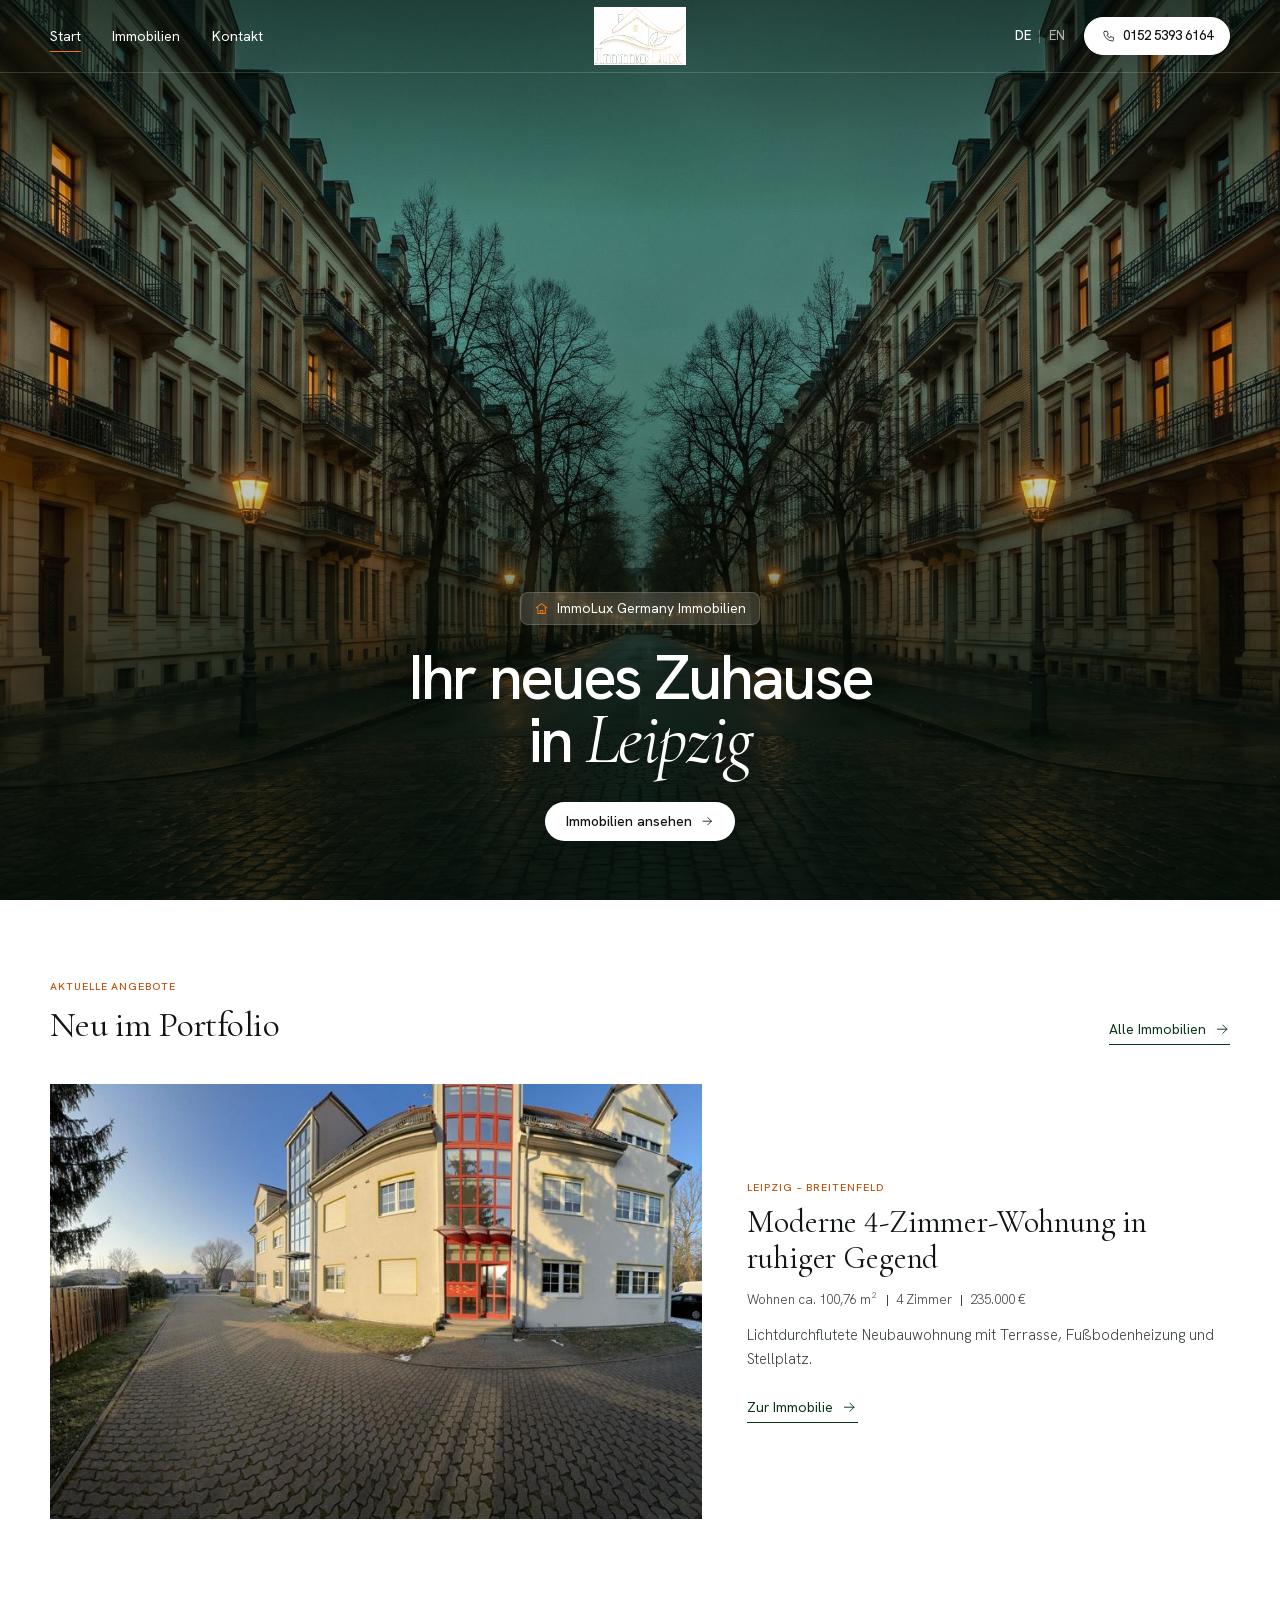
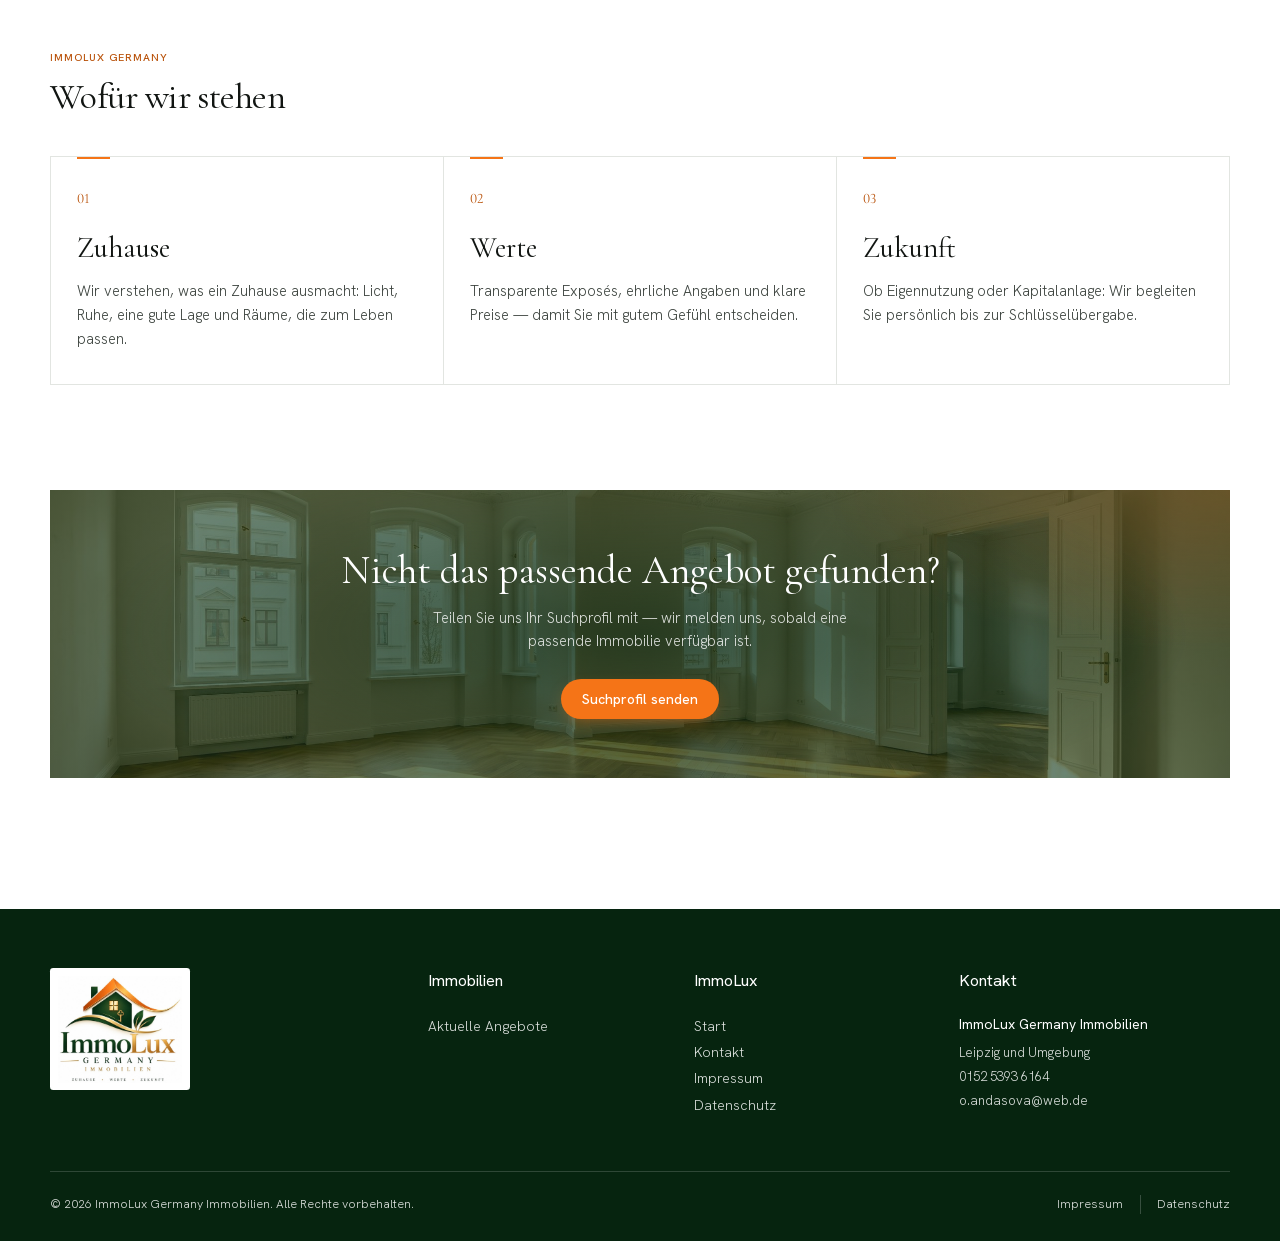
==== index.html @ 73c84248 "ImmoLux Germany real estate website Static bilingual (DE/EN) site, no build step: - Home, property l" ====
<!doctype html>
<html lang="de">
<head>
  <meta charset="utf-8">
  <meta name="viewport" content="width=device-width, initial-scale=1">
  <title>ImmoLux Germany — Immobilien in Leipzig</title>
  <meta name="description" content="ImmoLux Germany Immobilien — ausgewählte Wohnimmobilien in Leipzig und Umgebung. Zuhause · Werte · Zukunft.">
  <meta name="theme-color" content="#093418">
  <meta property="og:title" content="ImmoLux Germany Immobilien">
  <meta property="og:image" content="assets/img/site/hero-home.jpg">
  <link rel="icon" type="image/png" href="assets/img/brand/favicon.png">
  <link rel="apple-touch-icon" href="assets/img/brand/apple-touch-icon.png">
  <link rel="preload" as="image" href="assets/img/site/hero-home.jpg">
  <link rel="stylesheet" href="assets/css/fonts.css">
  <link rel="stylesheet" href="assets/css/main.css">
</head>
<body data-page="home" data-title="meta.home" data-header="overlay">
  <header id="site-header" class="site-header"></header>

  <main id="main">
    <section class="hero">
      <div class="hero__media">
        <img src="assets/img/site/hero-home.jpg" alt="" width="2400" height="1340" fetchpriority="high">
        <div class="grain"></div>
      </div>
      <div class="hero__content container stagger">
        <p class="hero__badge">
          <svg class="icon" viewBox="0 0 24 24" aria-hidden="true"><path d="M3.5 11 12 4l8.5 7M6 9.5V20h12V9.5"/><path d="M10 20v-5h4v5"/></svg>
          <span data-i18n="home.badge">ImmoLux Germany Immobilien</span>
        </p>
        <h1 class="hero__title">
          <span data-i18n="home.title.a">Ihr neues Zuhause</span>
          <span class="hero__line"><span data-i18n="home.title.b">in</span> <em data-i18n="home.title.em">Leipzig</em></span>
        </h1>
        <a class="btn btn--light" href="immobilien.html"><span data-i18n="home.cta">Immobilien ansehen</span><svg class="icon icon--nudge" viewBox="0 0 24 24" aria-hidden="true"><path d="M5 12h14M13 6l6 6-6 6"/></svg></a>
      </div>
    </section>

    <section class="section">
      <div class="container">
        <div class="section__head">
          <div>
            <p class="eyebrow" data-i18n="home.featured.eyebrow">Aktuelle Angebote</p>
            <h2 class="h2" data-i18n="home.featured.title">Neu im Portfolio</h2>
          </div>
          <a class="link-arrow" href="immobilien.html"><span data-i18n="home.featured.all">Alle Immobilien</span><svg class="icon" viewBox="0 0 24 24" aria-hidden="true"><path d="M5 12h14M13 6l6 6-6 6"/></svg></a>
        </div>
        <div class="cards" id="featured"></div>
      </div>
    </section>

    <section class="section section--tight">
      <div class="container">
        <div class="section__head">
          <div>
            <p class="eyebrow" data-i18n="home.values.eyebrow">ImmoLux Germany</p>
            <h2 class="h2" data-i18n="home.values.title">Wofür wir stehen</h2>
          </div>
        </div>
        <div class="values">
          <article class="value reveal">
            <span class="value__num">01</span>
            <h3 data-i18n="home.values.1.title">Zuhause</h3>
            <p data-i18n="home.values.1.text"></p>
          </article>
          <article class="value reveal">
            <span class="value__num">02</span>
            <h3 data-i18n="home.values.2.title">Werte</h3>
            <p data-i18n="home.values.2.text"></p>
          </article>
          <article class="value reveal">
            <span class="value__num">03</span>
            <h3 data-i18n="home.values.3.title">Zukunft</h3>
            <p data-i18n="home.values.3.text"></p>
          </article>
        </div>
      </div>
    </section>

    <section class="section section--tight">
      <div class="container">
        <div class="cta-band reveal">
          <div class="cta-band__media" aria-hidden="true"><img src="assets/img/site/cta-bg.jpg" alt="" loading="lazy" width="2400" height="1018"></div>
          <h2 data-i18n="cta.title">Nicht das passende Angebot gefunden?</h2>
          <p data-i18n="cta.text"></p>
          <a class="btn btn--primary" href="kontakt.html?subject=search" data-i18n="cta.button">Suchprofil senden</a>
        </div>
      </div>
    </section>
  </main>

  <footer id="site-footer" class="site-footer"></footer>

  <script src="assets/js/config.js"></script>
  <script src="assets/js/i18n.js"></script>
  <script src="assets/js/properties.js"></script>
  <script src="assets/js/core.js"></script>
  <script src="assets/js/pages/home.js"></script>
</body>
</html>
---- assets/css/fonts.css ----
/* Self-hosted (DSGVO) — Cormorant Garamond & Hanken Grotesk, SIL OFL */
@font-face {
  font-family: 'Cormorant Garamond';
  font-style: italic;
  font-weight: 400;
  font-display: swap;
  src: url('../fonts/CormorantGaramond-400i-latin-ext.woff2') format('woff2');
  unicode-range: U+0100-02BA, U+02BD-02C5, U+02C7-02CC, U+02CE-02D7, U+02DD-02FF, U+0304, U+0308, U+0329, U+1D00-1DBF, U+1E00-1E9F, U+1EF2-1EFF, U+2020, U+20A0-20AB, U+20AD-20C0, U+2113, U+2C60-2C7F, U+A720-A7FF;
}
@font-face {
  font-family: 'Cormorant Garamond';
  font-style: italic;
  font-weight: 400;
  font-display: swap;
  src: url('../fonts/CormorantGaramond-400i-latin.woff2') format('woff2');
  unicode-range: U+0000-00FF, U+0131, U+0152-0153, U+02BB-02BC, U+02C6, U+02DA, U+02DC, U+0304, U+0308, U+0329, U+2000-206F, U+20AC, U+2122, U+2191, U+2193, U+2212, U+2215, U+FEFF, U+FFFD;
}
@font-face {
  font-family: 'Cormorant Garamond';
  font-style: normal;
  font-weight: 400;
  font-display: swap;
  src: url('../fonts/CormorantGaramond-400-latin-ext.woff2') format('woff2');
  unicode-range: U+0100-02BA, U+02BD-02C5, U+02C7-02CC, U+02CE-02D7, U+02DD-02FF, U+0304, U+0308, U+0329, U+1D00-1DBF, U+1E00-1E9F, U+1EF2-1EFF, U+2020, U+20A0-20AB, U+20AD-20C0, U+2113, U+2C60-2C7F, U+A720-A7FF;
}
@font-face {
  font-family: 'Cormorant Garamond';
  font-style: normal;
  font-weight: 400;
  font-display: swap;
  src: url('../fonts/CormorantGaramond-400-latin.woff2') format('woff2');
  unicode-range: U+0000-00FF, U+0131, U+0152-0153, U+02BB-02BC, U+02C6, U+02DA, U+02DC, U+0304, U+0308, U+0329, U+2000-206F, U+20AC, U+2122, U+2191, U+2193, U+2212, U+2215, U+FEFF, U+FFFD;
}
@font-face {
  font-family: 'Cormorant Garamond';
  font-style: normal;
  font-weight: 500;
  font-display: swap;
  src: url('../fonts/CormorantGaramond-500-latin-ext.woff2') format('woff2');
  unicode-range: U+0100-02BA, U+02BD-02C5, U+02C7-02CC, U+02CE-02D7, U+02DD-02FF, U+0304, U+0308, U+0329, U+1D00-1DBF, U+1E00-1E9F, U+1EF2-1EFF, U+2020, U+20A0-20AB, U+20AD-20C0, U+2113, U+2C60-2C7F, U+A720-A7FF;
}
@font-face {
  font-family: 'Cormorant Garamond';
  font-style: normal;
  font-weight: 500;
  font-display: swap;
  src: url('../fonts/CormorantGaramond-500-latin.woff2') format('woff2');
  unicode-range: U+0000-00FF, U+0131, U+0152-0153, U+02BB-02BC, U+02C6, U+02DA, U+02DC, U+0304, U+0308, U+0329, U+2000-206F, U+20AC, U+2122, U+2191, U+2193, U+2212, U+2215, U+FEFF, U+FFFD;
}
@font-face {
  font-family: 'Hanken Grotesk';
  font-style: normal;
  font-weight: 300;
  font-display: swap;
  src: url('../fonts/HankenGrotesk-300-latin-ext.woff2') format('woff2');
  unicode-range: U+0100-02BA, U+02BD-02C5, U+02C7-02CC, U+02CE-02D7, U+02DD-02FF, U+0304, U+0308, U+0329, U+1D00-1DBF, U+1E00-1E9F, U+1EF2-1EFF, U+2020, U+20A0-20AB, U+20AD-20C0, U+2113, U+2C60-2C7F, U+A720-A7FF;
}
@font-face {
  font-family: 'Hanken Grotesk';
  font-style: normal;
  font-weight: 300;
  font-display: swap;
  src: url('../fonts/HankenGrotesk-300-latin.woff2') format('woff2');
  unicode-range: U+0000-00FF, U+0131, U+0152-0153, U+02BB-02BC, U+02C6, U+02DA, U+02DC, U+0304, U+0308, U+0329, U+2000-206F, U+20AC, U+2122, U+2191, U+2193, U+2212, U+2215, U+FEFF, U+FFFD;
}
@font-face {
  font-family: 'Hanken Grotesk';
  font-style: normal;
  font-weight: 400;
  font-display: swap;
  src: url('../fonts/HankenGrotesk-400-latin-ext.woff2') format('woff2');
  unicode-range: U+0100-02BA, U+02BD-02C5, U+02C7-02CC, U+02CE-02D7, U+02DD-02FF, U+0304, U+0308, U+0329, U+1D00-1DBF, U+1E00-1E9F, U+1EF2-1EFF, U+2020, U+20A0-20AB, U+20AD-20C0, U+2113, U+2C60-2C7F, U+A720-A7FF;
}
@font-face {
  font-family: 'Hanken Grotesk';
  font-style: normal;
  font-weight: 400;
  font-display: swap;
  src: url('../fonts/HankenGrotesk-400-latin.woff2') format('woff2');
  unicode-range: U+0000-00FF, U+0131, U+0152-0153, U+02BB-02BC, U+02C6, U+02DA, U+02DC, U+0304, U+0308, U+0329, U+2000-206F, U+20AC, U+2122, U+2191, U+2193, U+2212, U+2215, U+FEFF, U+FFFD;
}
@font-face {
  font-family: 'Hanken Grotesk';
  font-style: normal;
  font-weight: 500;
  font-display: swap;
  src: url('../fonts/HankenGrotesk-500-latin-ext.woff2') format('woff2');
  unicode-range: U+0100-02BA, U+02BD-02C5, U+02C7-02CC, U+02CE-02D7, U+02DD-02FF, U+0304, U+0308, U+0329, U+1D00-1DBF, U+1E00-1E9F, U+1EF2-1EFF, U+2020, U+20A0-20AB, U+20AD-20C0, U+2113, U+2C60-2C7F, U+A720-A7FF;
}
@font-face {
  font-family: 'Hanken Grotesk';
  font-style: normal;
  font-weight: 500;
  font-display: swap;
  src: url('../fonts/HankenGrotesk-500-latin.woff2') format('woff2');
  unicode-range: U+0000-00FF, U+0131, U+0152-0153, U+02BB-02BC, U+02C6, U+02DA, U+02DC, U+0304, U+0308, U+0329, U+2000-206F, U+20AC, U+2122, U+2191, U+2193, U+2212, U+2215, U+FEFF, U+FFFD;
}
@font-face {
  font-family: 'Hanken Grotesk';
  font-style: normal;
  font-weight: 600;
  font-display: swap;
  src: url('../fonts/HankenGrotesk-600-latin-ext.woff2') format('woff2');
  unicode-range: U+0100-02BA, U+02BD-02C5, U+02C7-02CC, U+02CE-02D7, U+02DD-02FF, U+0304, U+0308, U+0329, U+1D00-1DBF, U+1E00-1E9F, U+1EF2-1EFF, U+2020, U+20A0-20AB, U+20AD-20C0, U+2113, U+2C60-2C7F, U+A720-A7FF;
}
@font-face {
  font-family: 'Hanken Grotesk';
  font-style: normal;
  font-weight: 600;
  font-display: swap;
  src: url('../fonts/HankenGrotesk-600-latin.woff2') format('woff2');
  unicode-range: U+0000-00FF, U+0131, U+0152-0153, U+02BB-02BC, U+02C6, U+02DA, U+02DC, U+0304, U+0308, U+0329, U+2000-206F, U+20AC, U+2122, U+2191, U+2193, U+2212, U+2215, U+FEFF, U+FFFD;
}
---- assets/css/main.css ----
/* ImmoLux Germany — main stylesheet */

/* ---------- Tokens ---------- */
:root {
  --green: #093418;
  --green-deep: #06240f;
  --green-soft: #e8efe9;
  --orange: #f57417;
  --orange-ink: #b9520a;          /* orange for small text on white (4.9:1) */
  --ink: #111512;
  --ink-2: #3d443f;
  --muted: #69716b;
  --line: #e2e5e1;
  --surface: #f4f5f2;
  --white: #fff;

  --font-sans: neue-haas-unica, 'Hanken Grotesk', sans-serif;
  --font-serif: 'Cormorant Garamond', Georgia, serif;

  --gutter: 1.25rem;
  --header-h: 4.5rem;
  --radius-pill: 999px;
  --ease: cubic-bezier(.22, 1, .36, 1);
  --ease-spring: cubic-bezier(.34, 1.4, .64, 1);

  --shadow-1: 0 1px 2px rgba(9, 52, 24, .06), 0 4px 12px rgba(9, 52, 24, .05);
  --shadow-2: 0 2px 6px rgba(9, 52, 24, .06), 0 18px 40px -12px rgba(9, 52, 24, .18);
  --shadow-3: 0 4px 10px rgba(6, 36, 15, .08), 0 30px 70px -20px rgba(6, 36, 15, .35);
}

/* ---------- Base (from project spec) ---------- */
*, :after, :before { box-sizing: border-box; border: 0 solid var(--line); }

html {
  line-height: 1.5;
  -webkit-text-size-adjust: 100%;
  tab-size: 4;
  font-family: var(--font-sans);
  scroll-behavior: smooth;
  scroll-padding-top: calc(var(--header-h) + 4rem);
}
@media (min-width: 768px) { html { font-size: 2vw; } }
@media (min-width: 1024px) { html { font-size: calc(.9vw + .1em); } }
@media (min-width: 1920px) { html { font-size: 18.9px; } }

body {
  position: relative;
  margin: 0;
  line-height: inherit;
  background-color: var(--white);
  color: var(--ink);
  font-family: var(--font-sans);
  -webkit-font-smoothing: antialiased;
  -moz-osx-font-smoothing: grayscale;
}
body.menu-open, body.lightbox-open { overflow: hidden; }

fieldset { margin: 0; padding: 0; border: 0; min-width: 0; }
legend { padding: 0; }
blockquote, dd, dl, figure, h1, h2, h3, h4, h5, h6, hr, p, pre { margin: 0; }
menu, ol, ul { list-style: none; margin: 0; padding: 0; }
li, p { font-size: 1.125rem; line-height: 1.6; }
li, p, td, th { font-weight: 300; }
.p-m, .p-s { font-family: var(--font-sans); line-height: 1.5; }
.p-s { font-size: 1rem; }

img { display: block; max-width: 100%; height: auto; }
a { color: inherit; text-decoration: none; }
button, input, select, textarea { font: inherit; color: inherit; }
button { cursor: pointer; background: none; padding: 0; }
address { font-style: normal; }
h1, h2, h3, h4 { font-weight: 400; overflow-wrap: break-word; }

:focus-visible { outline: 2px solid var(--orange); outline-offset: 3px; }

.icon { width: 1.25rem; height: 1.25rem; flex: none; fill: none; stroke: currentColor; stroke-width: 1.4; stroke-linecap: round; stroke-linejoin: round; }

.container { width: 100%; padding-inline: var(--gutter); margin-inline: auto; }
@media (min-width: 768px) { :root { --gutter: 3.8rem; --header-h: 5.5rem; } }

.visually-hidden { position: absolute !important; width: 1px; height: 1px; overflow: hidden; clip: rect(0 0 0 0); white-space: nowrap; }

.skip-link { position: absolute; left: 1rem; top: -4rem; z-index: 100; background: var(--green); color: var(--white); padding: .75rem 1.25rem; border-radius: var(--radius-pill); transition: transform .3s var(--ease); }
.skip-link:focus { transform: translateY(5rem); }

/* ---------- Typography ---------- */
.display, .h2, .h3, .stat__value, .value__num, .prop-title, .form-card__title, .agent__avatar {
  font-variant-numeric: lining-nums;
}
.display {
  font-family: var(--font-serif);
  font-weight: 400;
  letter-spacing: -0.02em;
  line-height: 1.02;
}
.h1 { font-size: clamp(2.3rem, 9vw, 5.6rem); }
.h2 { font-family: var(--font-serif); font-size: clamp(2rem, 6vw, 2.75rem); line-height: 1.1; letter-spacing: -0.015em; }
.h3 { font-family: var(--font-serif); font-size: 1.9rem; line-height: 1.15; }

.eyebrow {
  font-size: .8125rem;
  font-weight: 500;
  letter-spacing: .09em;
  text-transform: uppercase;
  color: var(--orange-ink);
  line-height: 1.4;
}
.eyebrow--light { color: var(--orange); }

.lead { font-size: 1.25rem; line-height: 1.6; color: var(--ink-2); }

/* ---------- Buttons ---------- */
.btn {
  display: inline-flex; align-items: center; justify-content: center; gap: .6rem;
  min-height: 3rem; padding: .7rem 1.6rem;
  border-radius: var(--radius-pill);
  font-size: 1.0625rem; font-weight: 400; line-height: 1.2;
  white-space: nowrap;
  transition: transform .35s var(--ease-spring), background-color .25s var(--ease), color .25s var(--ease), box-shadow .3s var(--ease);
}
.btn:hover { transform: translateY(-2px); }
.btn:active { transform: translateY(0) scale(.98); }
.btn .icon { width: 1.1rem; height: 1.1rem; transition: transform .35s var(--ease-spring); }
.btn:hover .icon--nudge { transform: translateX(3px); }

.btn--primary { background: var(--orange); color: var(--green); font-weight: 500; box-shadow: 0 6px 18px -8px rgba(245, 116, 23, .7); }
.btn--primary:hover { background: #ff8430; box-shadow: 0 12px 26px -10px rgba(245, 116, 23, .75); }

.btn--green { background: var(--green); color: var(--white); box-shadow: 0 6px 18px -8px rgba(9, 52, 24, .6); }
.btn--green:hover { background: #0e4722; }

.btn--ghost { border: 1px solid var(--line); background: var(--white); color: var(--ink); }
.btn--ghost:hover { border-color: var(--green); }

.btn--ghost-light { border: 1px solid rgba(255, 255, 255, .45); color: var(--white); }
.btn--ghost-light:hover { background: rgba(255, 255, 255, .12); border-color: var(--white); }

.btn--block { width: 100%; }

.icon-btn {
  display: inline-grid; place-items: center;
  width: 3rem; height: 3rem; border-radius: 50%;
  border: 1px solid var(--line); background: var(--white); color: var(--ink);
  transition: transform .35s var(--ease-spring), border-color .25s var(--ease), background-color .25s var(--ease), color .25s var(--ease);
}
.icon-btn:hover { border-color: var(--green); transform: translateY(-2px); }
.icon-btn:active { transform: scale(.94); }
.icon-btn .icon { width: 1.1rem; height: 1.1rem; }

.link-arrow {
  display: inline-flex; align-items: center; gap: .6rem;
  color: var(--green); font-size: 1.0625rem; font-weight: 400;
  padding-bottom: .35rem; border-bottom: 1px solid currentColor;
}
.link-arrow .icon { transition: transform .35s var(--ease-spring); }
.link-arrow:hover .icon { transform: translateX(4px); }
.link-arrow:active { opacity: .7; }

/* ---------- Header ---------- */
.site-header {
  position: sticky; top: 0; z-index: 50;
  background: var(--white);
  border-bottom: 1px solid transparent;
  transition: border-color .3s var(--ease), box-shadow .3s var(--ease);
}
.site-header.is-scrolled { border-color: var(--line); box-shadow: var(--shadow-1); }

.header__inner {
  height: var(--header-h);
  display: grid; grid-template-columns: 1fr auto 1fr; align-items: center; gap: 1rem;
}
.nav { display: none; gap: 2.4rem; }
.nav__link { position: relative; font-size: 1.0625rem; font-weight: 400; padding-block: .4rem; transition: color .2s var(--ease); }
.nav__link::after {
  content: ''; position: absolute; left: 0; right: 0; bottom: 0; height: 1px; background: var(--orange);
  transform: scaleX(0); transform-origin: left; transition: transform .45s var(--ease);
}
.nav__link:hover::after, .nav__link.is-active::after { transform: scaleX(1); }
.nav__link:active { opacity: .7; }

.brand { grid-column: 2; position: relative; display: block; transition: transform .4s var(--ease-spring); }
.brand:hover { transform: scale(1.03); }
.brand:active { transform: scale(.98); }
.brand img { height: calc(var(--header-h) - 1.1rem); width: auto; transition: opacity .35s var(--ease); }
.brand__logo { mix-blend-mode: multiply; }
.brand__logo--light { position: absolute; inset: 0; opacity: 0; mix-blend-mode: normal; }

.header__tools { grid-column: 3; display: flex; align-items: center; justify-content: flex-end; gap: 1.4rem; }

.lang { display: inline-flex; align-items: center; gap: .55rem; }
.lang__btn { font-size: 1rem; font-weight: 400; color: var(--muted); padding: .3rem .1rem; transition: color .2s var(--ease); }
.lang__btn:hover { color: var(--ink); }
.lang__btn.is-active { color: var(--ink); font-weight: 500; }
.lang__sep { width: 1px; height: 1rem; background: var(--line); }
.header__tools > .lang { display: none; }

.header__phone {
  display: none; align-items: center; gap: .55rem;
  min-height: 2.9rem; padding: .55rem 1.25rem; border-radius: var(--radius-pill);
  border: 1px solid var(--line); font-size: 1rem; font-weight: 500;
  transition: background-color .25s var(--ease), color .25s var(--ease), border-color .25s var(--ease), transform .35s var(--ease-spring);
}
.header__phone:hover { border-color: var(--green); transform: translateY(-1px); }
.header__phone:active { transform: scale(.97); }
.header__phone .icon { width: 1.05rem; height: 1.05rem; }

.burger { display: grid; place-items: center; width: 2.75rem; height: 2.75rem; border-radius: 50%; transition: background-color .2s var(--ease), transform .3s var(--ease-spring); }
.burger:hover { background: var(--surface); }
.burger:active { transform: scale(.92); }
.burger .icon { width: 1.6rem; height: 1.6rem; }

.mobile-menu {
  position: fixed; inset: var(--header-h) 0 0; z-index: 49;
  background: var(--white);
  display: flex; flex-direction: column; justify-content: space-between;
  padding: 2rem var(--gutter) 2.5rem;
  animation: menu-in .45s var(--ease);
}
.mobile-menu[hidden] { display: none; }
.mobile-menu__nav { display: flex; flex-direction: column; gap: .5rem; }
.mobile-menu__nav .nav__link { font-family: var(--font-serif); font-size: 2.6rem; line-height: 1.25; align-self: flex-start; }
.mobile-menu__foot { display: flex; flex-direction: column; gap: 1rem; padding-top: 2rem; border-top: 1px solid var(--line); }
.lang--large .lang__btn { font-size: 1.25rem; }
.mobile-menu__contact { display: inline-flex; align-items: center; gap: .75rem; font-size: 1.0625rem; }
@keyframes menu-in { from { opacity: 0; transform: translateY(-8px); } to { opacity: 1; transform: none; } }

@media (min-width: 1024px) {
  .header__inner { grid-template-columns: 1fr auto 1fr; }
  .nav { display: flex; grid-column: 1; }
  .header__tools > .lang { display: inline-flex; }
  .header__phone { display: inline-flex; }
  .burger, .mobile-menu { display: none !important; }
}

/* Overlay header (transparent over the home hero, solid once scrolled) */
.site-header--overlay { position: fixed; left: 0; right: 0; background: transparent; backdrop-filter: none; -webkit-backdrop-filter: none; border-bottom-color: rgba(255, 255, 255, .16); transition: background-color .35s var(--ease), border-color .35s var(--ease), box-shadow .35s var(--ease); }
.site-header--overlay:not(.is-scrolled) { color: var(--white); }
.site-header--overlay:not(.is-scrolled) .brand__logo { opacity: 0; }
.site-header--overlay:not(.is-scrolled) .brand__logo--light { opacity: 1; }
.site-header--overlay:not(.is-scrolled) .header__tools .lang__btn { color: rgba(255, 255, 255, .65); }
.site-header--overlay:not(.is-scrolled) .header__tools .lang__btn.is-active, .site-header--overlay:not(.is-scrolled) .header__tools .lang__btn:hover { color: var(--white); }
.site-header--overlay:not(.is-scrolled) .header__tools .lang__sep { background: rgba(255, 255, 255, .3); }
.site-header--overlay:not(.is-scrolled) .header__phone { background: var(--white); border-color: var(--white); color: var(--ink); }
.site-header--overlay:not(.is-scrolled) .header__phone:hover { background: var(--orange); border-color: var(--orange); color: var(--green); }
.site-header--overlay:not(.is-scrolled) .burger:hover { background: rgba(255, 255, 255, .12); }
.site-header--overlay.is-scrolled { background: var(--white); border-bottom-color: var(--line); }
body.menu-open .site-header--overlay { background: var(--white); color: var(--ink); }
body.menu-open .site-header--overlay .brand__logo { opacity: 1; }
body.menu-open .site-header--overlay .brand__logo--light { opacity: 0; }

/* ---------- Footer ---------- */
.site-footer { background: var(--green-deep); color: rgba(255, 255, 255, .86); padding-block: 4rem 2rem; margin-top: 4rem; }
@media (min-width: 768px) { .site-footer { padding-block: 4.5rem 2rem; margin-top: 6rem; } }
.footer__grid { display: grid; gap: 3rem; grid-template-columns: 1fr 1fr; }
.footer__brand { grid-column: 1 / -1; }
.footer__col:last-child { grid-column: 1 / -1; }
.footer__logo { display: inline-block; background: var(--white); padding: .6rem; border-radius: .25rem; transition: transform .4s var(--ease-spring); }
.footer__logo:hover { transform: translateY(-3px); }
.footer__logo img { width: 9.5rem; height: auto; }
.footer__heading { font-size: 1.25rem; font-weight: 400; color: var(--white); margin-bottom: 1.4rem; }
.footer__col li { font-size: 1.0625rem; line-height: 1.9; }
.footer__col a { transition: color .2s var(--ease); }
.footer__col a:hover { color: var(--orange); }
.footer__office { color: var(--white); font-weight: 400; font-size: 1.0625rem; margin-bottom: .5rem; }
.footer__col address { font-size: 1rem; line-height: 1.8; font-weight: 300; }
.footer__bottom {
  margin-top: 4rem; padding-top: 1.75rem; border-top: 1px solid rgba(255, 255, 255, .16);
  display: flex; flex-direction: column; gap: 1rem;
}
.footer__bottom p { font-size: .9375rem; }
.footer__legal { display: flex; gap: 1.25rem; }
.footer__legal li { font-size: .9375rem; }
.footer__legal a:hover { color: var(--orange); }
@media (min-width: 768px) {
  .footer__grid { grid-template-columns: 1.5fr 1fr 1fr 1.2fr; }
  .footer__brand, .footer__col:last-child { grid-column: auto; }
  .footer__bottom { flex-direction: row; justify-content: space-between; align-items: center; }
  .footer__legal li + li { padding-left: 1.25rem; border-left: 1px solid rgba(255, 255, 255, .2); }
}

/* ---------- Image treatment ---------- */
.shade { position: relative; overflow: hidden; background: var(--green-deep); }
.shade > img { width: 100%; height: 100%; object-fit: cover; }
.shade::before, .shade::after { content: ''; position: absolute; inset: 0; pointer-events: none; }
.shade::before { background: var(--green); mix-blend-mode: multiply; opacity: .28; }
.shade::after { background: linear-gradient(to top, rgba(6, 36, 15, .72) 0%, rgba(6, 36, 15, .15) 55%, rgba(6, 36, 15, 0) 100%); }

.grain { position: absolute; inset: 0; pointer-events: none; opacity: .14; mix-blend-mode: overlay; z-index: 1;
  background-image: url("data:image/svg+xml,%3Csvg xmlns='http://www.w3.org/2000/svg' width='160' height='160'%3E%3Cfilter id='n'%3E%3CfeTurbulence type='fractalNoise' baseFrequency='.85' numOctaves='2' stitchTiles='stitch'/%3E%3C/filter%3E%3Crect width='100%25' height='100%25' filter='url(%23n)'/%3E%3C/svg%3E");
}

/* ---------- Home hero ---------- */
.hero {
  position: relative; isolation: isolate;
  min-height: max(38rem, 100svh);
  display: flex; align-items: flex-end;
  color: var(--white); text-align: center;
  background: var(--green-deep);
}
.hero__media { position: absolute; inset: 0; z-index: -1; overflow: hidden; }
.hero__media img { width: 100%; height: 100%; object-fit: cover; animation: hero-zoom 14s var(--ease) both; }
.hero__media::after {
  content: ''; position: absolute; inset: 0; pointer-events: none;
  background:
    linear-gradient(to bottom, rgba(4, 14, 8, .55) 0%, rgba(4, 14, 8, 0) 24%),
    linear-gradient(to top, rgba(4, 14, 8, .82) 0%, rgba(4, 14, 8, .45) 32%, rgba(4, 14, 8, 0) 62%),
    radial-gradient(ellipse 60% 45% at 50% 85%, rgba(4, 14, 8, .35), transparent 70%);
}
@keyframes hero-zoom { from { transform: scale(1.08); } to { transform: scale(1); } }

.hero__content { display: flex; flex-direction: column; align-items: center; padding-bottom: clamp(2.5rem, 7vh, 4.5rem); }
.hero__badge {
  display: inline-flex; align-items: center; gap: .55rem;
  padding: .5rem 1rem; border-radius: .6rem;
  background: rgba(255, 255, 255, .14); border: 1px solid rgba(255, 255, 255, .16);
  backdrop-filter: blur(14px) saturate(1.3); -webkit-backdrop-filter: blur(14px) saturate(1.3);
  font-size: 1.0625rem; font-weight: 400; line-height: 1.3; color: var(--white); white-space: nowrap;
}
.hero__badge .icon { width: 1.15rem; height: 1.15rem; color: var(--orange); stroke-width: 1.6; }
.hero__title {
  margin-top: 1.6rem;
  font-family: var(--font-sans); font-weight: 500;
  font-size: clamp(2.9rem, 4.9vw, 5.4rem); line-height: 1; letter-spacing: -0.045em;
  text-shadow: 0 2px 30px rgba(0, 0, 0, .25);
}
.hero__title > span { display: block; }
.hero__title em {
  font-family: var(--font-serif); font-style: italic; font-weight: 400;
  font-size: 1.14em; letter-spacing: -0.02em; line-height: .9;
}
.hero__content .btn { margin-top: 2.2rem; }

.btn--light { background: var(--white); color: var(--ink); font-weight: 500; box-shadow: 0 10px 30px -12px rgba(0, 0, 0, .5); }
.btn--light:hover { background: var(--orange); color: var(--green); }

.stagger > * { opacity: 0; transform: translateY(18px); animation: rise .9s var(--ease) forwards; }
.stagger > *:nth-child(2) { animation-delay: .12s; }
.stagger > *:nth-child(3) { animation-delay: .24s; }
.stagger > *:nth-child(4) { animation-delay: .36s; }
@keyframes rise { to { opacity: 1; transform: none; } }

/* ---------- Sections ---------- */
.section { padding-block: 4rem; }
.section--tight { padding-block: 3rem; }
@media (min-width: 768px) { .section { padding-block: 6rem; } .section--tight { padding-block: 4rem; } }
.section__head { display: flex; flex-wrap: wrap; justify-content: space-between; align-items: flex-end; gap: 1.5rem; margin-bottom: 3rem; }
.section__head .eyebrow { margin-bottom: .9rem; }

.values { display: grid; gap: 1px; background: var(--line); border: 1px solid var(--line); }
.value { background: var(--white); padding: 2.4rem 2rem 2.6rem; position: relative; }
.value__num { font-family: var(--font-serif); font-size: 1.1rem; color: var(--orange-ink); }
.value h3 { font-family: var(--font-serif); font-size: 2.2rem; margin: 1.2rem 0 .8rem; }
.value p { color: var(--ink-2); }
.value::after { content: ''; position: absolute; left: 2rem; top: 0; width: 2.5rem; height: 2px; background: var(--orange); transform: scaleX(0); transform-origin: left; transition: transform .6s var(--ease); }
.value.is-visible::after { transform: scaleX(1); transition-delay: .3s; }
@media (min-width: 768px) { .values { grid-template-columns: repeat(3, 1fr); } }

/* CTA band */
.cta-band {
  position: relative; overflow: hidden;
  background: var(--green); color: var(--white);
  text-align: center; padding: 4.5rem 1.5rem;
}
.cta-band::before {
  content: ''; position: absolute; inset: 0; z-index: 1; pointer-events: none;
  background:
    radial-gradient(ellipse 50% 80% at 100% 0%, rgba(245, 116, 23, .2), transparent 70%),
    radial-gradient(ellipse 55% 75% at 50% 50%, rgba(6, 36, 15, .55), transparent 85%),
    linear-gradient(rgba(9, 52, 24, .6), rgba(9, 52, 24, .6));
}
.cta-band > * { position: relative; z-index: 2; }
.cta-band > .cta-band__media { position: absolute; inset: 0; z-index: 0; }
.cta-band__media img { width: 100%; height: 100%; object-fit: cover; transform: scale(1.02); transition: transform 1.6s var(--ease); }
.cta-band:hover .cta-band__media img { transform: scale(1.06); }
.cta-band .btn--primary { color: var(--white); }
.cta-band h2 { font-family: var(--font-serif); font-size: clamp(2rem, 6vw, 3rem); line-height: 1.1; }
.cta-band p { margin: 1rem auto 2rem; max-width: 34rem; color: rgba(255, 255, 255, .82); }

/* ---------- Cards ---------- */
.cards { display: grid; gap: 3.5rem 2rem; }
@media (min-width: 640px) { .cards { grid-template-columns: repeat(2, 1fr); } }
@media (min-width: 1100px) { .cards { grid-template-columns: repeat(3, 1fr); } }

.card__link { display: block; }
.card__media { position: relative; overflow: hidden; aspect-ratio: 3 / 2; background: var(--surface); margin-bottom: 1.4rem; }
.card__media img { width: 100%; height: 100%; object-fit: cover; transition: transform .9s var(--ease); }
.card__media::after { content: ''; position: absolute; inset: 0; background: var(--green); mix-blend-mode: multiply; opacity: 0; transition: opacity .5s var(--ease); }
.card__link:hover .card__media img { transform: scale(1.045); }
.card__link:hover .card__media::after { opacity: .12; }
.card__link:active .card__media img { transform: scale(1.02); }
.card__link:focus-visible { outline-offset: 6px; }
.card .eyebrow { margin-bottom: .7rem; }
.card__title {
  font-size: 1.375rem; font-weight: 300; line-height: 1.35; letter-spacing: -0.005em;
  display: -webkit-box; -webkit-line-clamp: 2; -webkit-box-orient: vertical; overflow: hidden;
  transition: color .25s var(--ease);
}
.card__link:hover .card__title { color: var(--green); }
.card__meta { margin-top: 1rem; overflow: hidden; }
.card__meta-row { display: flex; flex-wrap: wrap; margin-left: -1.4rem; font-size: 1rem; line-height: 1.55; color: var(--ink-2); }
.card__meta-row span { position: relative; padding-left: 1.4rem; white-space: nowrap; }
.card__meta-row span::before { content: ''; position: absolute; left: .7rem; top: .38em; width: 1px; height: .85em; background: var(--ink-2); }

.badge {
  position: absolute; top: 1.1rem; right: 1.1rem; z-index: 2;
  background: var(--white); color: var(--ink);
  font-size: .8125rem; font-weight: 500; letter-spacing: .08em; text-transform: uppercase;
  padding: .35rem .8rem; border-radius: var(--radius-pill);
  box-shadow: var(--shadow-1);
}

/* Single featured listing: full width, horizontal from 900px */
.cards.cards--solo { grid-template-columns: 1fr; }
@media (min-width: 900px) {
  .cards--solo .card__link { display: grid; grid-template-columns: 1.35fr 1fr; gap: 3.5rem; align-items: center; }
  .cards--solo .card__media { margin-bottom: 0; }
  .cards--solo .card__title { font-variant-numeric: lining-nums; font-family: var(--font-serif); font-size: clamp(1.7rem, 2.6vw, 2.4rem); line-height: 1.15; -webkit-line-clamp: unset; display: block; }
}
.card__teaser { display: none; }
.cards--solo .card__teaser { display: block; margin-top: 1rem; color: var(--ink-2); }
.cards--solo .card__cta { display: inline-flex; margin-top: 2rem; }
.card__cta { display: none; }

/* Reveal */
.reveal { opacity: 0; transform: translateY(24px); transition: opacity .9s var(--ease), transform .9s var(--ease); }
.reveal.is-visible { opacity: 1; transform: none; }
.cards .reveal:nth-child(3n+2) { transition-delay: .08s; }
.cards .reveal:nth-child(3n+3) { transition-delay: .16s; }

/* ---------- Listings page ---------- */
.page-hero { position: relative; height: clamp(17rem, 42vw, 33rem); display: flex; align-items: flex-end; color: var(--white); }
.page-hero .shade { position: absolute; inset: 0; }
.page-hero .shade::after { background: linear-gradient(to top, rgba(6, 36, 15, .55), rgba(6, 36, 15, 0) 60%); }
.page-hero__title { position: relative; z-index: 2; padding-bottom: 2.6rem; }

.listings { padding-top: 4rem; }

.checkbox { display: flex; align-items: flex-start; gap: .8rem; cursor: pointer; font-size: 1.0625rem; font-weight: 300; line-height: 1.5; padding-block: .3rem; }
.checkbox input { position: absolute; opacity: 0; width: 1px; height: 1px; }
.checkbox__box {
  flex: none; width: 1.4rem; height: 1.4rem; margin-top: .05rem;
  display: grid; place-items: center;
  border: 1px solid #c9cdc8; background: var(--white);
  transition: border-color .2s var(--ease), background-color .2s var(--ease);
}
.checkbox__box .icon { width: .95rem; height: .95rem; stroke-width: 2.2; color: var(--white); opacity: 0; transform: scale(.4); transition: opacity .2s var(--ease), transform .35s var(--ease-spring); }
.checkbox input:checked + .checkbox__box { background: var(--green); border-color: var(--green); }
.checkbox input:checked + .checkbox__box .icon { opacity: 1; transform: none; }
.checkbox:hover .checkbox__box { border-color: var(--green); }
.checkbox input:focus-visible + .checkbox__box { outline: 2px solid var(--orange); outline-offset: 2px; }

.listings__bar { display: flex; flex-wrap: wrap; align-items: center; justify-content: space-between; gap: 1rem; margin-bottom: 2.5rem; }
.listings__count { font-size: 1.0625rem; }

.listings__more { margin-top: 4rem; }
.listings__more:empty { display: none; }
.btn--outline-wide { width: 100%; border: 1px solid var(--line); min-height: 3.2rem; font-size: 1.0625rem; }
.btn--outline-wide:hover { border-color: var(--green); }

.empty { padding: 3.5rem 2rem; background: var(--surface); text-align: center; }
.empty h3 { font-family: var(--font-serif); font-size: 2rem; margin-bottom: .6rem; }
.empty p { color: var(--ink-2); margin-bottom: 1.6rem; }

/* ---------- Property page ---------- */
.prop-hero { display: grid; }
.prop-hero > *, .prop-body > *, .listings > *, .contact-grid > * { min-width: 0; }
body { overflow-x: clip; }
.prop-hero__content { padding: 2rem var(--gutter) 3rem; }
.prop-hero__media { position: relative; }

.crumbs { display: flex; align-items: center; gap: .9rem; margin-bottom: 2.2rem; font-size: 1.0625rem; white-space: nowrap; }
@media (min-width: 480px) { .crumbs { gap: 1.25rem; margin-bottom: 2.6rem; } }
.crumbs__back { display: inline-flex; align-items: center; gap: .9rem; min-height: 2.75rem; font-weight: 400; transition: color .2s var(--ease); }
.crumbs__back:hover { color: var(--green); }
.crumbs__back .icon { width: 1.1rem; transition: transform .35s var(--ease-spring); }
.crumbs__back:hover .icon { transform: translateX(-3px); }
.crumbs__pager { display: flex; align-items: center; gap: .4rem; padding-left: .9rem; border-left: 1px solid var(--line); color: var(--muted); }
.crumbs__pager b { color: var(--ink); font-weight: 400; }
.crumbs__pager a, .crumbs__pager span.is-disabled { display: inline-grid; place-items: center; width: 2rem; height: 2rem; border-radius: 50%; transition: background-color .2s var(--ease), transform .3s var(--ease-spring); }
.crumbs__pager a { color: var(--ink); }
.crumbs__pager a:hover { background: var(--surface); }
.crumbs__pager a:active { transform: scale(.9); }
.crumbs__pager span.is-disabled { opacity: .35; }

.prop-hero__content .eyebrow { margin-bottom: .9rem; }
.prop-title { font-family: var(--font-serif); font-size: clamp(2.3rem, 7vw, 3.3rem); line-height: 1.08; letter-spacing: -0.015em; max-width: 36rem; }

.stats { display: grid; grid-template-columns: repeat(2, minmax(0, 1fr)); gap: 1.75rem 1.25rem; margin-top: 2.6rem; max-width: 30rem; }
@media (min-width: 480px) { .stats { gap: 2rem 2.5rem; } }
.stat { display: flex; flex-direction: column-reverse; }
.stat__value { font-family: var(--font-serif); font-size: clamp(1.7rem, 7.5vw, 2.1rem); line-height: 1.1; white-space: nowrap; }
.stat__label { font-size: 1rem; color: var(--ink-2); margin-top: .35rem; }

.prop-actions { display: flex; align-items: center; gap: .8rem; margin-top: 2.8rem; flex-wrap: wrap; }
.share-note { font-size: .9375rem; color: var(--green); opacity: 0; transform: translateX(-6px); transition: opacity .3s var(--ease), transform .3s var(--ease); }
.share-note.is-shown { opacity: 1; transform: none; }

.prop-cover { position: relative; display: block; width: 100%; aspect-ratio: 4 / 3; overflow: hidden; background: var(--surface); }
.prop-cover img { width: 100%; height: 100%; object-fit: cover; transition: transform 1.2s var(--ease); }
.prop-cover:hover img { transform: scale(1.03); }
.prop-cover:active img { transform: scale(1.01); }
.prop-cover__count {
  position: absolute; left: 1rem; bottom: 1rem; z-index: 2;
  display: inline-flex; align-items: center; gap: .5rem;
  background: rgba(255, 255, 255, .94); padding: .45rem .9rem; border-radius: var(--radius-pill);
  font-size: .9375rem; box-shadow: var(--shadow-1);
}
.prop-cover__count .icon { width: 1rem; height: 1rem; }

.thumbs { display: flex; gap: .75rem; overflow-x: auto; padding: .75rem var(--gutter) 0; scrollbar-width: none; }
.thumbs::-webkit-scrollbar { display: none; }
.thumb { position: relative; flex: none; width: 5.5rem; aspect-ratio: 1; overflow: hidden; background: var(--surface); }
.thumb img { width: 100%; height: 100%; object-fit: cover; transition: transform .6s var(--ease); }
.thumb:hover img { transform: scale(1.08); }
.thumb:active img { transform: scale(1.02); }
.thumb.is-active::after { content: ''; position: absolute; inset: 0; box-shadow: inset 0 0 0 2px var(--orange); }
.thumb__more { position: absolute; inset: 0; display: grid; place-items: center; background: rgba(6, 36, 15, .55); color: var(--white); font-size: 1.25rem; }

.scroll-down { display: none; }

@media (min-width: 1024px) {
  .prop-hero { grid-template-columns: 1fr 1fr; min-height: calc(100vh - var(--header-h)); max-height: 56rem; }
  .prop-hero__content { padding: 2.2rem 3rem 3rem var(--gutter); display: flex; flex-direction: column; }
  .prop-cover { height: 100%; aspect-ratio: auto; }
  .prop-hero__media { padding-bottom: 2.2rem; }
  .thumbs {
    position: absolute; right: 22%; bottom: 2.2rem; z-index: 3;
    padding: 1.4rem 1.4rem 0; background: var(--white); gap: 1.4rem; overflow: visible;
  }
  .thumb { width: 7.6rem; }
  .scroll-down {
    display: inline-grid; place-items: center; margin-top: auto; align-self: flex-start;
    width: 4.9rem; height: 4.9rem; border-radius: 50%; border: 1px solid var(--line); color: var(--orange-ink);
    transition: border-color .25s var(--ease), transform .35s var(--ease-spring);
  }
  .scroll-down:hover { border-color: var(--orange); transform: translateY(3px); }
  .scroll-down:active { transform: translateY(6px) scale(.96); }
  .scroll-down .icon { width: 1.7rem; height: 1.7rem; animation: bob 2.4s var(--ease) infinite; }
}
@keyframes bob { 0%, 100% { transform: translateY(-3px); } 50% { transform: translateY(3px); } }

/* Tabs + body */
.prop-body { display: grid; gap: 3rem; padding-top: 4rem; }
@media (min-width: 1024px) { .prop-body { grid-template-columns: minmax(0, 1fr) 26rem; gap: 4.5rem; } }
/* The sidebar column stretches to the full content height so the sticky contact card has room to travel. */

.tabs-wrap {
  position: sticky; top: var(--header-h); z-index: 20;
  background: var(--white);
  border-bottom: 1px solid var(--line); margin-bottom: 3rem;
}
.tabs { display: flex; gap: 2rem; overflow-x: auto; scrollbar-width: none; }
@media (max-width: 767px) {
  .tabs { gap: .5rem; }
  .tabs a { padding-inline: 1rem; }
  .tabs a:last-child { margin-right: 2.5rem; }
  .tabs-wrap::after { content: ''; position: absolute; top: 0; right: 0; bottom: 1px; width: 3rem; pointer-events: none; background: linear-gradient(to right, rgba(255, 255, 255, 0), var(--white) 80%); }
}
.tabs::-webkit-scrollbar { display: none; }
.tabs a { position: relative; flex: none; padding: 1rem 1.4rem; font-size: 1.0625rem; color: var(--muted); transition: color .2s var(--ease); }
.tabs a:first-child { padding-left: 1.4rem; }
.tabs a::after { content: ''; position: absolute; left: 0; right: 0; bottom: 0; height: 2px; background: var(--orange); transform: scaleX(0); transition: transform .4s var(--ease); }
.tabs a:hover { color: var(--ink); }
.tabs a.is-active { color: var(--ink); }
.tabs a.is-active::after { transform: scaleX(1); }
.tabs a:active { opacity: .7; }

.prop-section + .prop-section { margin-top: 5.5rem; }
.prop-section > .h2 { margin-bottom: 1.8rem; }
.prose p + p { margin-top: 1.4rem; }
.prose p { color: var(--ink); }

.facts { width: 100%; border-collapse: collapse; }
.facts th, .facts td { text-align: left; vertical-align: top; padding: 1.05rem .5rem; border-bottom: 1px solid var(--line); font-size: 1.0625rem; line-height: 1.5; }
.facts tr:first-child th, .facts tr:first-child td { border-top: 1px solid var(--line); }
.facts th { width: 38%; font-weight: 400; color: var(--ink); }
.facts td { color: var(--ink-2); }
.facts .facts__price td { color: var(--green); font-weight: 400; }

.dash-list li { position: relative; padding-left: 2.3rem; }
.dash-list li + li { margin-top: .9rem; }
.dash-list li::before { content: ''; position: absolute; left: 0; top: .8em; width: 1rem; height: 1px; background: var(--orange); }

.floorplans { display: grid; gap: 1.5rem; }
@media (min-width: 640px) { .floorplans { grid-template-columns: 1fr 1fr; } }
.floorplan { display: block; border: 1px solid var(--line); background: var(--white); padding: 1rem; transition: border-color .25s var(--ease), box-shadow .35s var(--ease), transform .4s var(--ease-spring); }
.floorplan:hover { border-color: var(--green); box-shadow: var(--shadow-2); transform: translateY(-3px); }
.floorplan:active { transform: translateY(-1px); }
.floorplan img { width: 100%; aspect-ratio: 4 / 5; object-fit: contain; }
.floorplan span { display: block; margin-top: .8rem; font-size: .9375rem; color: var(--ink-2); }
.rooms-table { margin-top: 2.5rem; }
.rooms-table caption { text-align: left; font-size: 1.125rem; font-weight: 400; margin-bottom: 1rem; }
.rooms-table td:last-child, .rooms-table th:last-child { text-align: right; }
.rooms-table tfoot td { color: var(--ink); font-weight: 400; }

.map { position: relative; isolation: isolate; z-index: 0; height: 21rem; background: var(--surface); overflow: hidden; margin-top: 2rem; }
@media (min-width: 768px) { .map { height: auto; aspect-ratio: 16 / 9; } }
.map__canvas { position: absolute; inset: 0; font-family: var(--font-sans); background: var(--surface); }
.map__canvas .leaflet-tile-pane { filter: grayscale(.8) contrast(.95) brightness(1.04); }
.map__canvas .leaflet-control-zoom { border: 0; box-shadow: var(--shadow-1); }
.map__canvas .leaflet-control-zoom a { color: var(--ink); }
.map__canvas .leaflet-control-attribution { font-size: .75rem; }
.map__consent { position: absolute; inset: 0; display: grid; place-items: center; text-align: center; padding: 2rem; }
.map__consent::before {
  content: ''; position: absolute; inset: 0;
  background:
    repeating-linear-gradient(35deg, transparent 0 46px, rgba(9, 52, 24, .05) 46px 48px),
    repeating-linear-gradient(-55deg, transparent 0 70px, rgba(9, 52, 24, .05) 70px 72px);
}
.map__consent > div { position: relative; }
.map__pin { display: inline-grid; place-items: center; width: 4.5rem; height: 4.5rem; border-radius: 50%; background: rgba(245, 116, 23, .18); margin-bottom: 1.2rem; }
.map__pin span { width: 1.1rem; height: 1.1rem; border-radius: 50%; background: var(--orange); box-shadow: 0 0 0 6px rgba(245, 116, 23, .25); }
.map__consent p { font-size: .9375rem; color: var(--ink-2); margin: 1rem auto 0; max-width: 26rem; }
.map__btn { margin-top: 1.2rem; }
.map-note { font-size: .9375rem; color: var(--muted); margin-top: .9rem; }

/* Contact card */
.agent-card { background: var(--surface); padding: 2rem; }
@media (min-width: 1024px) { .agent-card { position: sticky; top: calc(var(--header-h) + 5.5rem); } }
.agent-card__label { display: flex; align-items: center; gap: .7rem; font-size: .9375rem; font-weight: 400; letter-spacing: .08em; text-transform: uppercase; margin-bottom: 1.5rem; }
.agent-card__label::before { content: ''; width: .95rem; height: .95rem; border-radius: 50%; border: 1.5px solid var(--orange); }
.agent { display: flex; align-items: center; gap: 1.1rem; }
.agent__avatar { flex: none; width: 3.6rem; height: 3.6rem; border-radius: 50%; display: grid; place-items: center; background: var(--green); color: var(--white); font-family: var(--font-serif); font-size: 1.4rem; overflow: hidden; }
.agent__avatar img { width: 100%; height: 100%; object-fit: cover; }
.agent__name { font-size: clamp(1.2rem, 5vw, 1.375rem); font-weight: 400; line-height: 1.25; }
.agent__role { font-size: 1rem; color: var(--ink-2); }
.agent-card__lines { margin-top: 1.4rem; display: grid; gap: .1rem; }
.agent-card__lines a { display: inline-flex; align-items: center; gap: .7rem; min-height: 2.5rem; font-size: 1rem; font-weight: 300; transition: color .2s var(--ease); word-break: break-all; }
.agent-card__lines a:hover { color: var(--orange-ink); }
.agent-card__lines .icon { width: 1.05rem; height: 1.05rem; color: var(--green); }
.agent-card__ref { font-size: .9375rem; color: var(--muted); margin-top: 1.4rem; }
.agent-card__actions { display: grid; gap: .8rem; margin-top: 1.8rem; }

/* Sticky mobile action bar */
.action-bar { position: fixed; left: 0; right: 0; bottom: 0; z-index: 30; display: flex; gap: .6rem; padding: .75rem var(--gutter); background: var(--white); border-top: 1px solid var(--line); box-shadow: 0 -8px 24px -12px rgba(9, 52, 24, .2); transform: translateY(110%); transition: transform .45s var(--ease); }
.action-bar.is-shown { transform: none; }
.action-bar .btn { flex: 1; }
@media (min-width: 1024px) { .action-bar { display: none; } }

/* ---------- Forms ---------- */
.form-section { position: relative; padding-block: 3rem; margin-top: 5rem; }
@media (min-width: 768px) { .form-section { padding-block: 5.5rem; margin-top: 7rem; } }
.form-section__bg { position: absolute; inset: 0; }
.form-section__bg::after { background: linear-gradient(to right, rgba(6, 36, 15, .35), rgba(6, 36, 15, 0) 60%); }
.form-section .container { position: relative; z-index: 2; }
.form-card { background: var(--white); padding: 2.2rem 1.5rem 2.6rem; max-width: 61.5rem; box-shadow: var(--shadow-3); }
@media (min-width: 768px) { .form-card { padding: 3.6rem 3rem 3.4rem; } }
.form-card__title { font-family: var(--font-serif); font-size: clamp(2.3rem, 6vw, 3rem); color: var(--green); line-height: 1.1; }
.form-card__intro { color: var(--ink-2); margin-top: .8rem; }

.form { margin-top: 2.6rem; }
.form__grid { display: grid; gap: 1.6rem 1.5rem; }
@media (min-width: 640px) {
  .form__grid { grid-template-columns: repeat(4, 1fr); }
  .field--half { grid-column: span 2; }
  .field--quarter { grid-column: span 1; }
  .field--full { grid-column: 1 / -1; }
}
.field label { display: block; font-size: 1.0625rem; font-weight: 500; margin-bottom: .6rem; }
.field input, .field select, .field textarea {
  width: 100%; min-height: 3.1rem; padding: .75rem 1rem;
  background: var(--surface); border: 0; border-bottom: 1px solid #cfd4ce; border-radius: 0;
  font-size: 1.0625rem; font-weight: 300; color: var(--ink);
  transition: border-color .2s var(--ease), background-color .2s var(--ease), box-shadow .2s var(--ease);
  appearance: none;
}
.field textarea { resize: vertical; min-height: 9rem; }
.field ::placeholder { color: #8b928c; }
.field input:hover, .field select:hover, .field textarea:hover { border-bottom-color: var(--green); }
.field input:focus, .field select:focus, .field textarea:focus { outline: none; background: #eef1ec; border-bottom-color: var(--green); box-shadow: 0 1px 0 0 var(--green); }
.select { position: relative; }
.select .icon { position: absolute; right: 1rem; top: 50%; width: 1.1rem; height: 1.1rem; transform: translateY(-50%); pointer-events: none; }
.select select { padding-right: 2.8rem; cursor: pointer; }
.field.is-invalid input, .field.is-invalid select, .field.is-invalid textarea { border-bottom-color: #b3261e; box-shadow: 0 1px 0 0 #b3261e; }
.checkbox.is-invalid .checkbox__box { border-color: #b3261e; }

.form__note { font-size: 1rem; margin-top: 1.6rem; color: var(--ink-2); }
.checkbox--consent { margin-top: 1.4rem; font-size: 1rem; color: var(--ink-2); }
.checkbox--consent a { color: var(--orange-ink); text-decoration: underline; text-underline-offset: 3px; }
.checkbox--consent a:hover { color: var(--green); }
.form__actions { margin-top: 2rem; }
.form__status { margin-top: 1.4rem; padding: .9rem 1.1rem; font-size: 1rem; }
.form__status--error { background: #fbecea; color: #8c1d18; }
.form__status a { text-decoration: underline; }

.form__done { margin-top: 2.6rem; padding: 2.5rem 2rem; background: var(--green-soft); text-align: center; animation: rise .7s var(--ease) both; }
.form__done-icon { display: inline-grid; place-items: center; width: 3.4rem; height: 3.4rem; border-radius: 50%; background: var(--green); color: var(--white); margin-bottom: 1.2rem; }
.form__done-icon .icon { stroke-width: 2; }
.form__done h3 { font-family: var(--font-serif); font-size: 2rem; margin-bottom: .5rem; }
.form__done p { color: var(--ink-2); }

/* ---------- Contact page ---------- */
.contact-hero { position: relative; padding-block: 5rem 3rem; overflow: hidden; }
.contact-hero::before {
  content: ''; position: absolute; inset: 0; pointer-events: none; z-index: -1;
  background:
    radial-gradient(ellipse 40% 60% at 95% 10%, rgba(245, 116, 23, .1), transparent 70%),
    radial-gradient(ellipse 45% 55% at 0% 20%, rgba(9, 52, 24, .05), transparent 70%);
}
.contact-hero .eyebrow { margin-bottom: 1.2rem; }
.contact-hero .lead { margin-top: 1.5rem; max-width: 36rem; }
.contact-grid { display: grid; gap: 3rem; }
@media (min-width: 1024px) { .contact-grid { grid-template-columns: 24rem 1fr; gap: 5rem; align-items: start; } }
.contact-list { display: grid; gap: 1px; background: var(--line); border: 1px solid var(--line); }
.contact-item { background: var(--white); padding: 1.6rem 1.6rem; display: flex; gap: 1.1rem; align-items: flex-start; transition: background-color .25s var(--ease); }
a.contact-item:hover { background: var(--surface); }
a.contact-item:active { background: var(--green-soft); }
.contact-item .icon { width: 1.4rem; height: 1.4rem; color: var(--orange-ink); margin-top: .2rem; }
.contact-item small { display: block; font-size: .875rem; letter-spacing: .08em; text-transform: uppercase; color: var(--muted); margin-bottom: .25rem; }
.contact-item strong { font-weight: 400; font-size: 1.1875rem; word-break: break-word; }
.contact-person { background: var(--surface); padding: 1.6rem; margin-top: 1.5rem; }
.contact-grid .form-card { box-shadow: var(--shadow-2); max-width: none; }

/* ---------- Legal pages ---------- */
.legal { max-width: 48rem; padding-block: 5rem 2rem; }
.legal h1 { margin-bottom: 2rem; }
.legal h2 { font-family: var(--font-serif); font-size: clamp(1.55rem, 6vw, 1.9rem); margin: 2.6rem 0 .8rem; }
.legal p + p { margin-top: 1rem; }
.legal .todo { background: #fff4e8; border-left: 3px solid var(--orange); padding: 1rem 1.2rem; margin-bottom: 2rem; }

/* ---------- Lightbox ---------- */
.lightbox {
  width: 100vw; height: 100vh; max-width: none; max-height: none; margin: 0; padding: 0; border: 0;
  background: #07130b; color: var(--white);
}
.lightbox[open] { display: grid; grid-template-rows: auto 1fr; animation: fade .35s var(--ease); }
.lightbox::backdrop { background: transparent; }
@keyframes fade { from { opacity: 0; } to { opacity: 1; } }
.lightbox__bar { display: flex; justify-content: space-between; align-items: center; padding: 1rem var(--gutter); }
.lightbox__count { font-size: 1rem; letter-spacing: .06em; }
.lightbox__btn { display: grid; place-items: center; width: 3rem; height: 3rem; border-radius: 50%; color: var(--white); border: 1px solid rgba(255, 255, 255, .25); transition: background-color .2s var(--ease), transform .3s var(--ease-spring); }
.lightbox__btn:hover { background: rgba(255, 255, 255, .12); }
.lightbox__btn:active { transform: scale(.92); }
.lightbox__stage { display: flex; flex-direction: column; align-items: center; justify-content: center; min-height: 0; padding: 0 var(--gutter) 1.5rem; }
.lightbox__stage img { max-width: 100%; max-height: calc(100vh - 9rem); object-fit: contain; animation: rise .45s var(--ease) both; box-shadow: 0 30px 80px -20px rgba(0, 0, 0, .6); }
.lightbox__stage figcaption { margin-top: 1rem; font-size: .9375rem; color: rgba(255, 255, 255, .7); text-align: center; }
.lightbox__nav { position: absolute; top: 50%; transform: translateY(-50%); background: rgba(6, 18, 10, .5); }
.lightbox__nav:active { transform: translateY(-50%) scale(.92); }
.lightbox__nav--prev { left: var(--gutter); }
.lightbox__nav--next { right: var(--gutter); }
@media (max-width: 767px) {
  .lightbox__stage { padding-bottom: 5.5rem; }
  .lightbox__stage img { max-height: calc(100vh - 13rem); max-height: calc(100svh - 13rem); }
  .lightbox__nav { top: auto; bottom: 1.25rem; transform: none; }
  .lightbox__nav:active { transform: scale(.92); }
}
@media (max-height: 500px) {
  .lightbox__bar { padding-block: .5rem; }
  .lightbox__stage img { max-height: calc(100vh - 7rem); }
  .lightbox__stage figcaption { margin-top: .5rem; }
}

/* ---------- 404 ---------- */
.notfound { padding-block: 7rem 3rem; max-width: 40rem; }
.notfound p { margin: 1.2rem 0 2rem; color: var(--ink-2); }

/* ---------- Reduced motion ---------- */
@media (prefers-reduced-motion: reduce) {
  *, *::before, *::after { animation-duration: .01ms !important; animation-iteration-count: 1 !important; transition-duration: .01ms !important; scroll-behavior: auto !important; }
  .reveal, .stagger > * { opacity: 1; transform: none; }
}
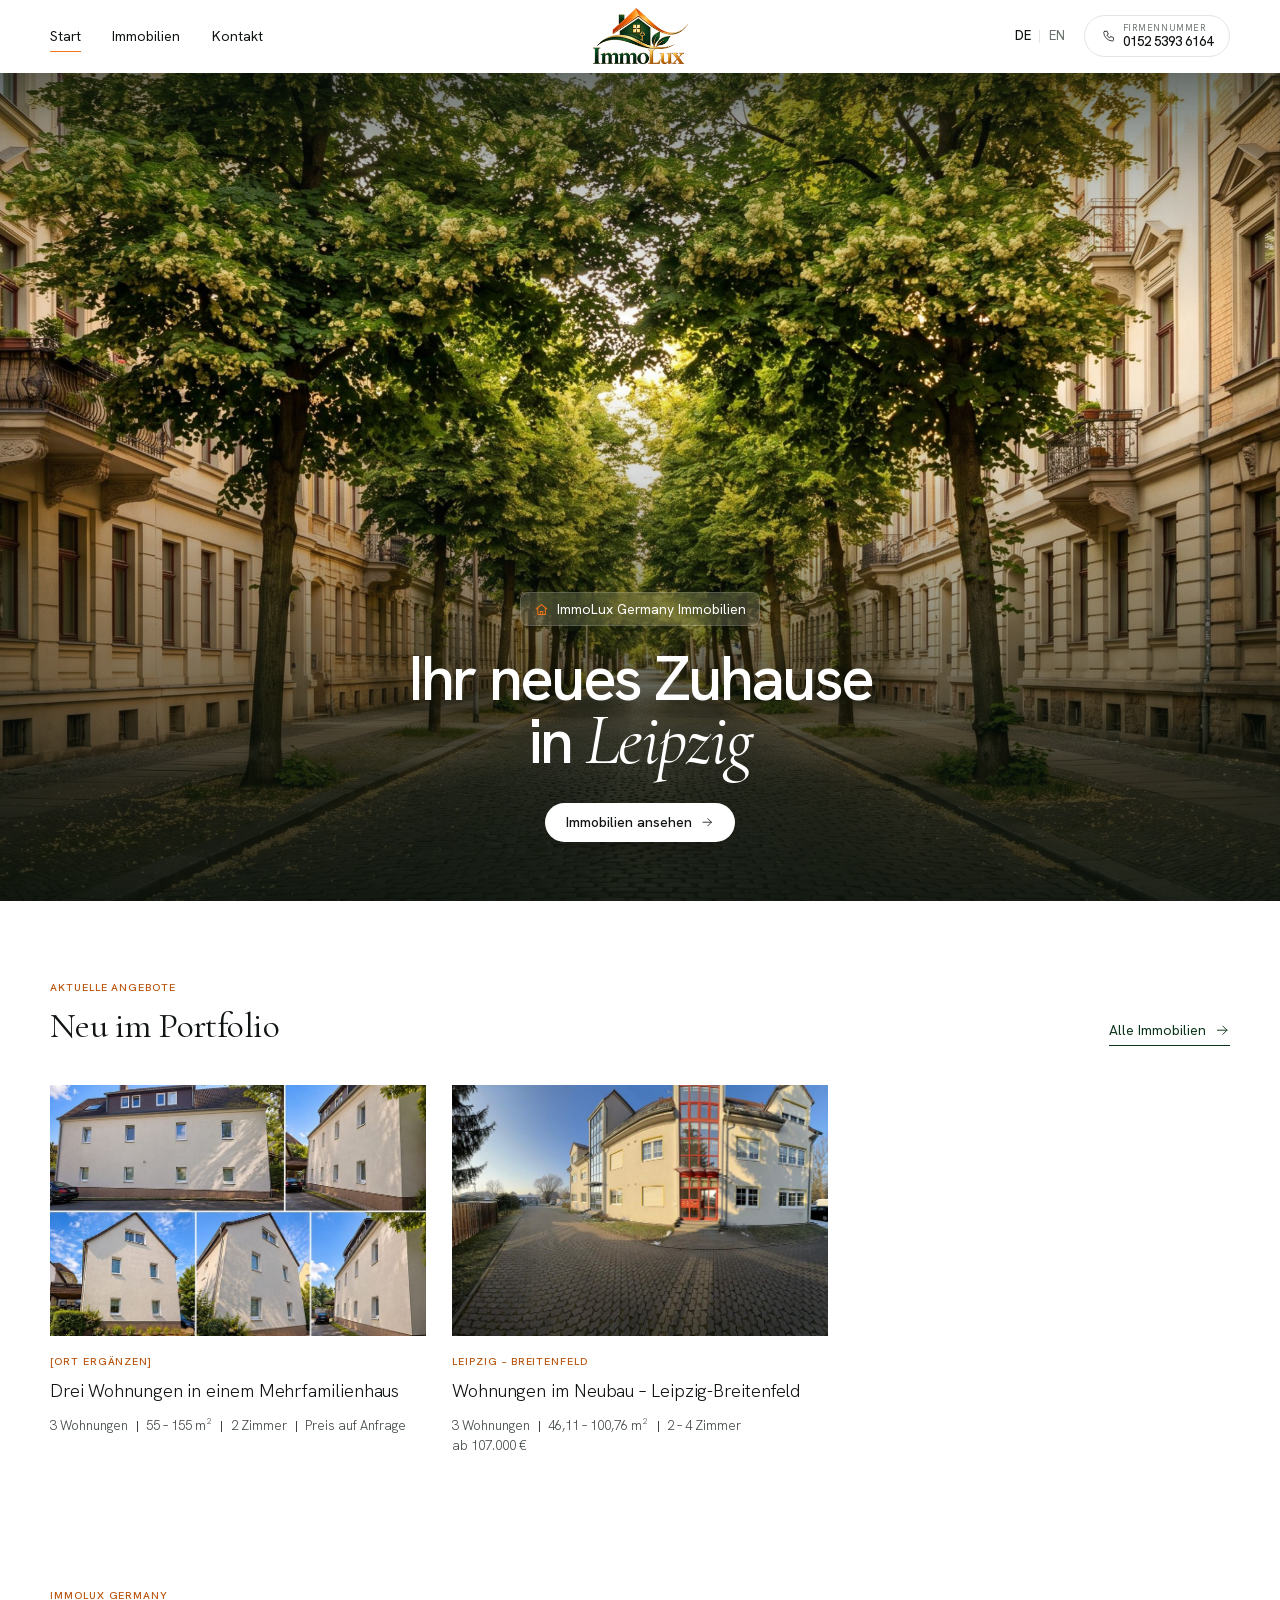
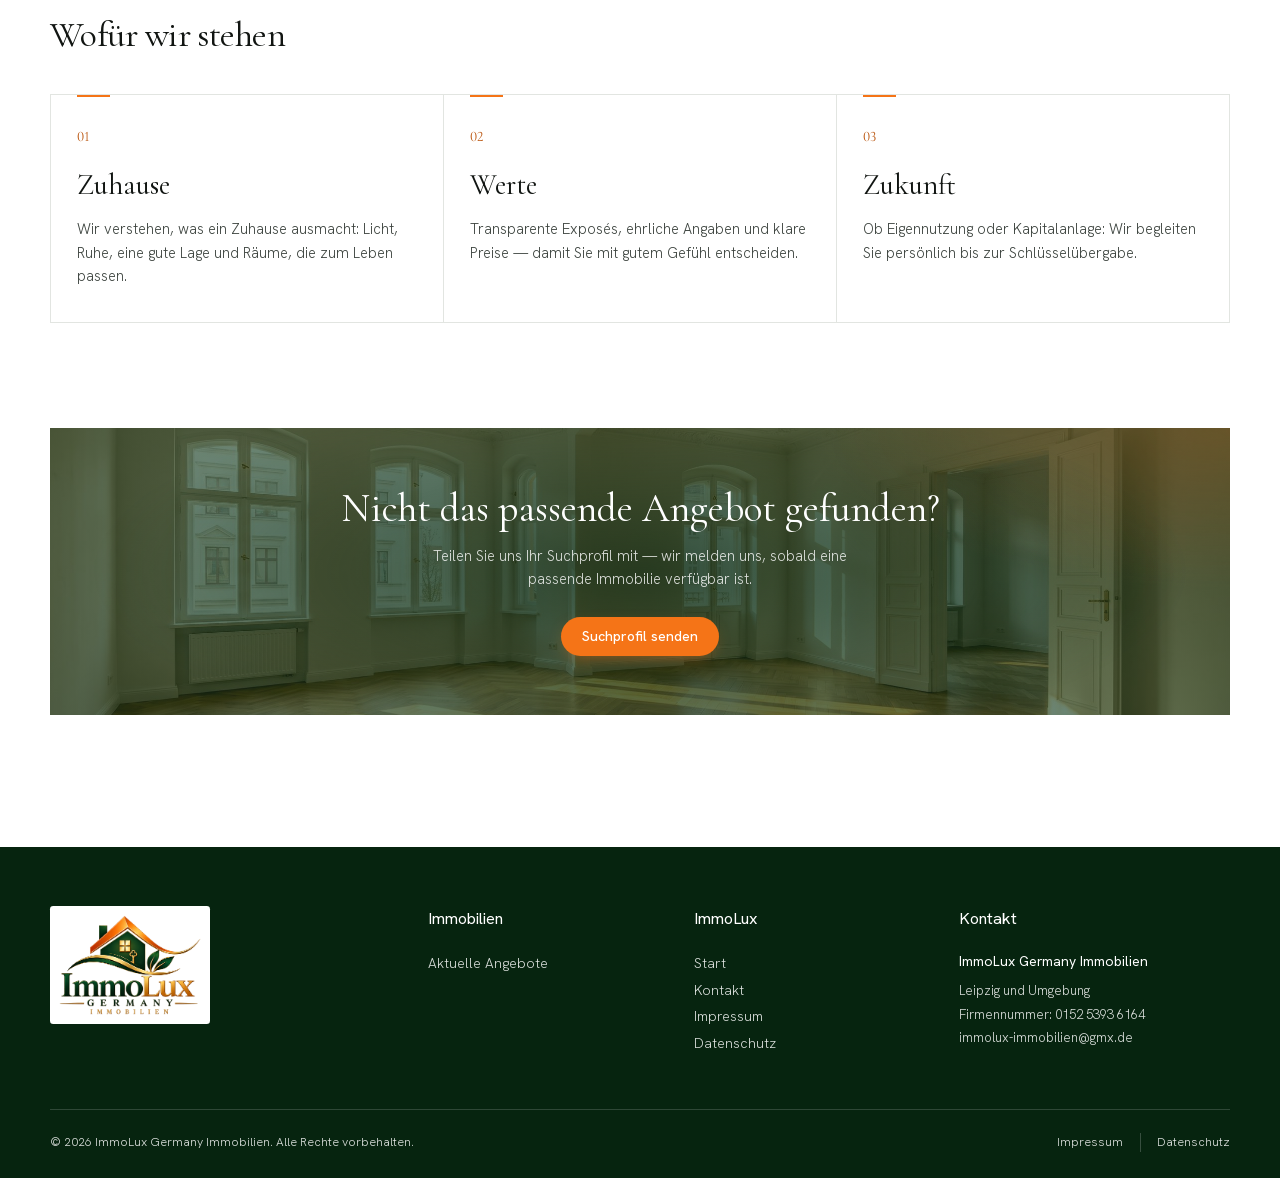
==== commit 5c9e9163: "Use the colour logo everywhere, drop the white variant - Deleted logo-header-white.png; header, foot" ====
--- a/index.html
+++ b/index.html
@@ -14,7 +14,7 @@
   <link rel="stylesheet" href="assets/css/fonts.css">
   <link rel="stylesheet" href="assets/css/main.css">
 </head>
-<body data-page="home" data-title="meta.home" data-header="overlay">
+<body data-page="home" data-title="meta.home">
   <header id="site-header" class="site-header"></header>
 
   <main id="main">
--- a/assets/css/main.css
+++ b/assets/css/main.css
@@ -182,8 +182,7 @@
 .brand:hover { transform: scale(1.03); }
 .brand:active { transform: scale(.98); }
 .brand img { height: calc(var(--header-h) - 1.1rem); width: auto; transition: opacity .35s var(--ease); }
-.brand__logo { mix-blend-mode: multiply; }
-.brand__logo--light { position: absolute; inset: 0; opacity: 0; mix-blend-mode: normal; }
+
 
 .header__tools { grid-column: 3; display: flex; align-items: center; justify-content: flex-end; gap: 1.4rem; }
 
@@ -200,6 +199,8 @@
   border: 1px solid var(--line); font-size: 1rem; font-weight: 500;
   transition: background-color .25s var(--ease), color .25s var(--ease), border-color .25s var(--ease), transform .35s var(--ease-spring);
 }
+.header__phone span { display: flex; flex-direction: column; line-height: 1.15; }
+.header__phone small { font-size: .6875rem; font-weight: 400; letter-spacing: .06em; text-transform: uppercase; color: var(--muted); }
 .header__phone:hover { border-color: var(--green); transform: translateY(-1px); }
 .header__phone:active { transform: scale(.97); }
 .header__phone .icon { width: 1.05rem; height: 1.05rem; }
@@ -222,6 +223,8 @@
 .mobile-menu__foot { display: flex; flex-direction: column; gap: 1rem; padding-top: 2rem; border-top: 1px solid var(--line); }
 .lang--large .lang__btn { font-size: 1.25rem; }
 .mobile-menu__contact { display: inline-flex; align-items: center; gap: .75rem; font-size: 1.0625rem; }
+.mobile-menu__contact span { display: flex; flex-direction: column; line-height: 1.2; }
+.mobile-menu__contact small { font-size: .75rem; letter-spacing: .06em; text-transform: uppercase; color: var(--muted); }
 @keyframes menu-in { from { opacity: 0; transform: translateY(-8px); } to { opacity: 1; transform: none; } }
 
 @media (min-width: 1024px) {
@@ -231,22 +234,6 @@
   .header__phone { display: inline-flex; }
   .burger, .mobile-menu { display: none !important; }
 }
-
-/* Overlay header (transparent over the home hero, solid once scrolled) */
-.site-header--overlay { position: fixed; left: 0; right: 0; background: transparent; backdrop-filter: none; -webkit-backdrop-filter: none; border-bottom-color: rgba(255, 255, 255, .16); transition: background-color .35s var(--ease), border-color .35s var(--ease), box-shadow .35s var(--ease); }
-.site-header--overlay:not(.is-scrolled) { color: var(--white); }
-.site-header--overlay:not(.is-scrolled) .brand__logo { opacity: 0; }
-.site-header--overlay:not(.is-scrolled) .brand__logo--light { opacity: 1; }
-.site-header--overlay:not(.is-scrolled) .header__tools .lang__btn { color: rgba(255, 255, 255, .65); }
-.site-header--overlay:not(.is-scrolled) .header__tools .lang__btn.is-active, .site-header--overlay:not(.is-scrolled) .header__tools .lang__btn:hover { color: var(--white); }
-.site-header--overlay:not(.is-scrolled) .header__tools .lang__sep { background: rgba(255, 255, 255, .3); }
-.site-header--overlay:not(.is-scrolled) .header__phone { background: var(--white); border-color: var(--white); color: var(--ink); }
-.site-header--overlay:not(.is-scrolled) .header__phone:hover { background: var(--orange); border-color: var(--orange); color: var(--green); }
-.site-header--overlay:not(.is-scrolled) .burger:hover { background: rgba(255, 255, 255, .12); }
-.site-header--overlay.is-scrolled { background: var(--white); border-bottom-color: var(--line); }
-body.menu-open .site-header--overlay { background: var(--white); color: var(--ink); }
-body.menu-open .site-header--overlay .brand__logo { opacity: 1; }
-body.menu-open .site-header--overlay .brand__logo--light { opacity: 0; }
 
 /* ---------- Footer ---------- */
 .site-footer { background: var(--green-deep); color: rgba(255, 255, 255, .86); padding-block: 4rem 2rem; margin-top: 4rem; }
@@ -256,7 +243,7 @@
 .footer__col:last-child { grid-column: 1 / -1; }
 .footer__logo { display: inline-block; background: var(--white); padding: .6rem; border-radius: .25rem; transition: transform .4s var(--ease-spring); }
 .footer__logo:hover { transform: translateY(-3px); }
-.footer__logo img { width: 9.5rem; height: auto; }
+.footer__logo img { width: 11rem; height: auto; }
 .footer__heading { font-size: 1.25rem; font-weight: 400; color: var(--white); margin-bottom: 1.4rem; }
 .footer__col li { font-size: 1.0625rem; line-height: 1.9; }
 .footer__col a { transition: color .2s var(--ease); }
@@ -292,7 +279,7 @@
 /* ---------- Home hero ---------- */
 .hero {
   position: relative; isolation: isolate;
-  min-height: max(38rem, 100svh);
+  min-height: max(34rem, calc(100svh - var(--header-h)));
   display: flex; align-items: flex-end;
   color: var(--white); text-align: center;
   background: var(--green-deep);
@@ -302,7 +289,7 @@
 .hero__media::after {
   content: ''; position: absolute; inset: 0; pointer-events: none;
   background:
-    linear-gradient(to bottom, rgba(4, 14, 8, .55) 0%, rgba(4, 14, 8, 0) 24%),
+    linear-gradient(to bottom, rgba(4, 14, 8, .62) 0%, rgba(4, 14, 8, .26) 13%, rgba(4, 14, 8, 0) 30%),
     linear-gradient(to top, rgba(4, 14, 8, .82) 0%, rgba(4, 14, 8, .45) 32%, rgba(4, 14, 8, 0) 62%),
     radial-gradient(ellipse 60% 45% at 50% 85%, rgba(4, 14, 8, .35), transparent 70%);
 }
@@ -488,7 +475,7 @@
 .stats { display: grid; grid-template-columns: repeat(2, minmax(0, 1fr)); gap: 1.75rem 1.25rem; margin-top: 2.6rem; max-width: 30rem; }
 @media (min-width: 480px) { .stats { gap: 2rem 2.5rem; } }
 .stat { display: flex; flex-direction: column-reverse; }
-.stat__value { font-family: var(--font-serif); font-size: clamp(1.7rem, 7.5vw, 2.1rem); line-height: 1.1; white-space: nowrap; }
+.stat__value { font-family: var(--font-serif); font-size: clamp(1.7rem, 7.5vw, 2.1rem); line-height: 1.1; }
 .stat__label { font-size: 1rem; color: var(--ink-2); margin-top: .35rem; }
 
 .prop-actions { display: flex; align-items: center; gap: .8rem; margin-top: 2.8rem; flex-wrap: wrap; }
@@ -614,6 +601,48 @@
 .map__btn { margin-top: 1.2rem; }
 .map-note { font-size: .9375rem; color: var(--muted); margin-top: .9rem; }
 
+/* Apartments inside one building */
+.prop-section__intro { color: var(--ink-2); margin: -0.8rem 0 2rem; }
+
+.units { display: grid; gap: 1.5rem; }
+.units > * { min-width: 0; }
+.unit .facts { table-layout: fixed; width: 100%; }
+.unit .facts th, .unit .facts td { overflow-wrap: break-word; }
+.unit {
+  border: 1px solid var(--line); background: var(--white);
+  padding: 1.6rem 1.4rem 1.8rem;
+  transition: border-color .3s var(--ease), box-shadow .4s var(--ease);
+}
+.unit:hover { border-color: #cfd6cf; box-shadow: var(--shadow-1); }
+@media (min-width: 768px) { .unit { padding: 2rem 2.2rem 2.2rem; } }
+
+.unit__head { display: flex; flex-wrap: wrap; justify-content: space-between; align-items: flex-start; gap: 1rem 2rem; }
+.unit__head .eyebrow { margin-bottom: .5rem; }
+.unit__title { font-family: var(--font-serif); font-size: clamp(1.6rem, 4vw, 2rem); line-height: 1.15; }
+.unit__meta { display: flex; flex-wrap: wrap; gap: .35rem 1.4rem; margin-top: .8rem; font-size: 1.0625rem; color: var(--ink-2); }
+.unit__price { text-align: left; white-space: nowrap; }
+.unit__price span { display: block; font-family: var(--font-serif); font-variant-numeric: lining-nums; font-size: 1.9rem; line-height: 1.1; color: var(--green); }
+.unit__price small { font-size: .9375rem; color: var(--muted); }
+@media (min-width: 560px) { .unit__price { text-align: right; } }
+
+.unit__text { margin-top: 1.2rem; }
+.unit__text p { font-size: 1.0625rem; }
+
+.unit__thumbs { display: flex; flex-wrap: wrap; gap: .75rem; margin-top: 1.5rem; }
+.unit__thumbs .thumb { width: 7rem; }
+@media (max-width: 520px) { .unit__thumbs .thumb { width: calc(50% - .4rem); } }
+
+.unit__cols { display: grid; gap: 1.5rem 3rem; margin-top: 1.8rem; }
+.unit__cols > * { min-width: 0; }
+@media (min-width: 860px) { .unit__cols { grid-template-columns: 1fr 1fr; align-items: start; } }
+.unit__cols .facts th, .unit__cols .facts td { padding: .75rem .4rem; font-size: 1rem; }
+.unit__cols .rooms-table { margin-top: 0; }
+.unit__cols .rooms-table caption { font-size: 1.0625rem; }
+
+.unit__actions { margin-top: 1.6rem; }
+.unit__actions .btn { max-width: 100%; white-space: normal; text-align: center; }
+@media (max-width: 420px) { .unit__actions .btn { width: 100%; } }
+
 /* Contact card */
 .agent-card { background: var(--surface); padding: 2rem; }
 @media (min-width: 1024px) { .agent-card { position: sticky; top: calc(var(--header-h) + 5.5rem); } }
@@ -625,6 +654,8 @@
 .agent__name { font-size: clamp(1.2rem, 5vw, 1.375rem); font-weight: 400; line-height: 1.25; }
 .agent__role { font-size: 1rem; color: var(--ink-2); }
 .agent-card__lines { margin-top: 1.4rem; display: grid; gap: .1rem; }
+.agent-card__lines a span { display: flex; flex-direction: column; line-height: 1.2; }
+.agent-card__lines small { font-size: .75rem; letter-spacing: .06em; text-transform: uppercase; color: var(--muted); }
 .agent-card__lines a { display: inline-flex; align-items: center; gap: .7rem; min-height: 2.5rem; font-size: 1rem; font-weight: 300; transition: color .2s var(--ease); word-break: break-all; }
 .agent-card__lines a:hover { color: var(--orange-ink); }
 .agent-card__lines .icon { width: 1.05rem; height: 1.05rem; color: var(--green); }
@@ -707,7 +738,8 @@
 a.contact-item:active { background: var(--green-soft); }
 .contact-item .icon { width: 1.4rem; height: 1.4rem; color: var(--orange-ink); margin-top: .2rem; }
 .contact-item small { display: block; font-size: .875rem; letter-spacing: .08em; text-transform: uppercase; color: var(--muted); margin-bottom: .25rem; }
-.contact-item strong { font-weight: 400; font-size: 1.1875rem; word-break: break-word; }
+.contact-item strong { display: block; font-weight: 400; font-size: 1.1875rem; word-break: break-word; }
+.contact-item__note { display: block; margin-top: .35rem; font-style: normal; font-size: .9375rem; font-weight: 300; color: var(--muted); }
 .contact-person { background: var(--surface); padding: 1.6rem; margin-top: 1.5rem; }
 .contact-grid .form-card { box-shadow: var(--shadow-2); max-width: none; }
 
